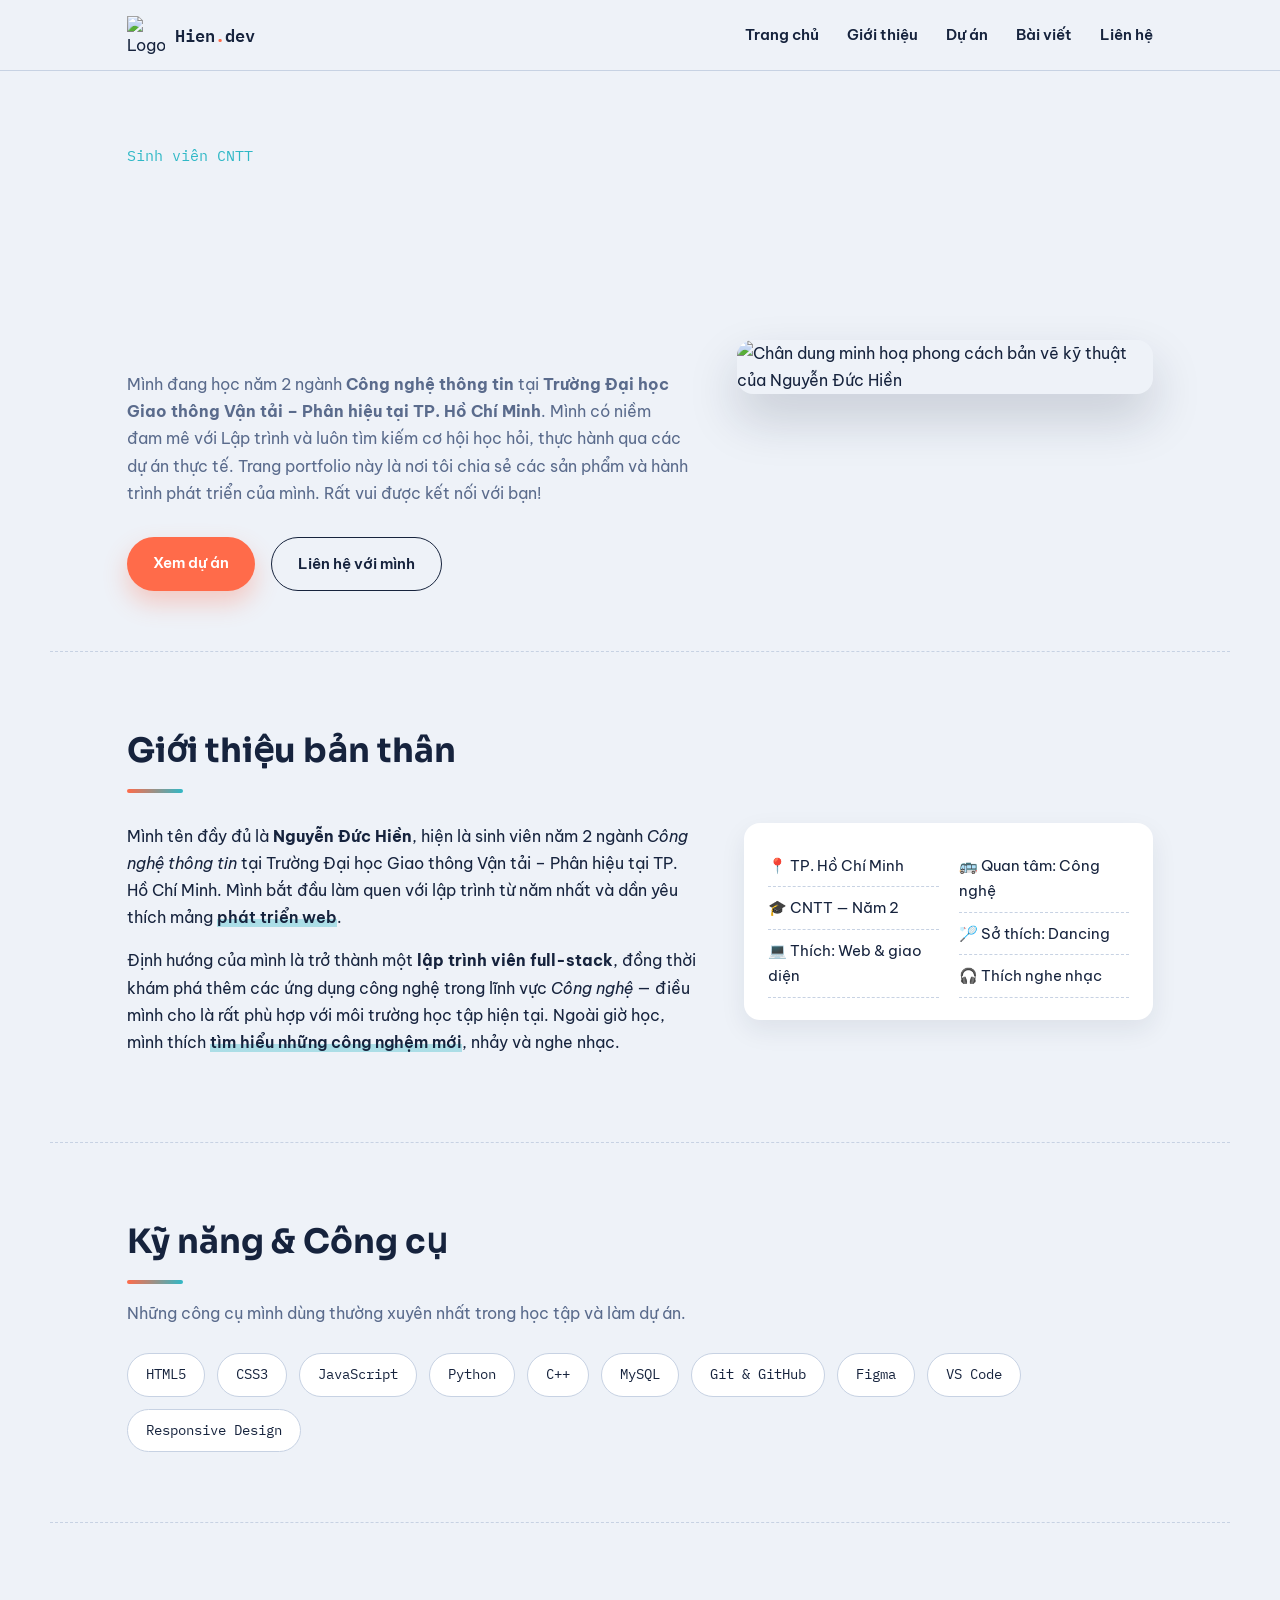
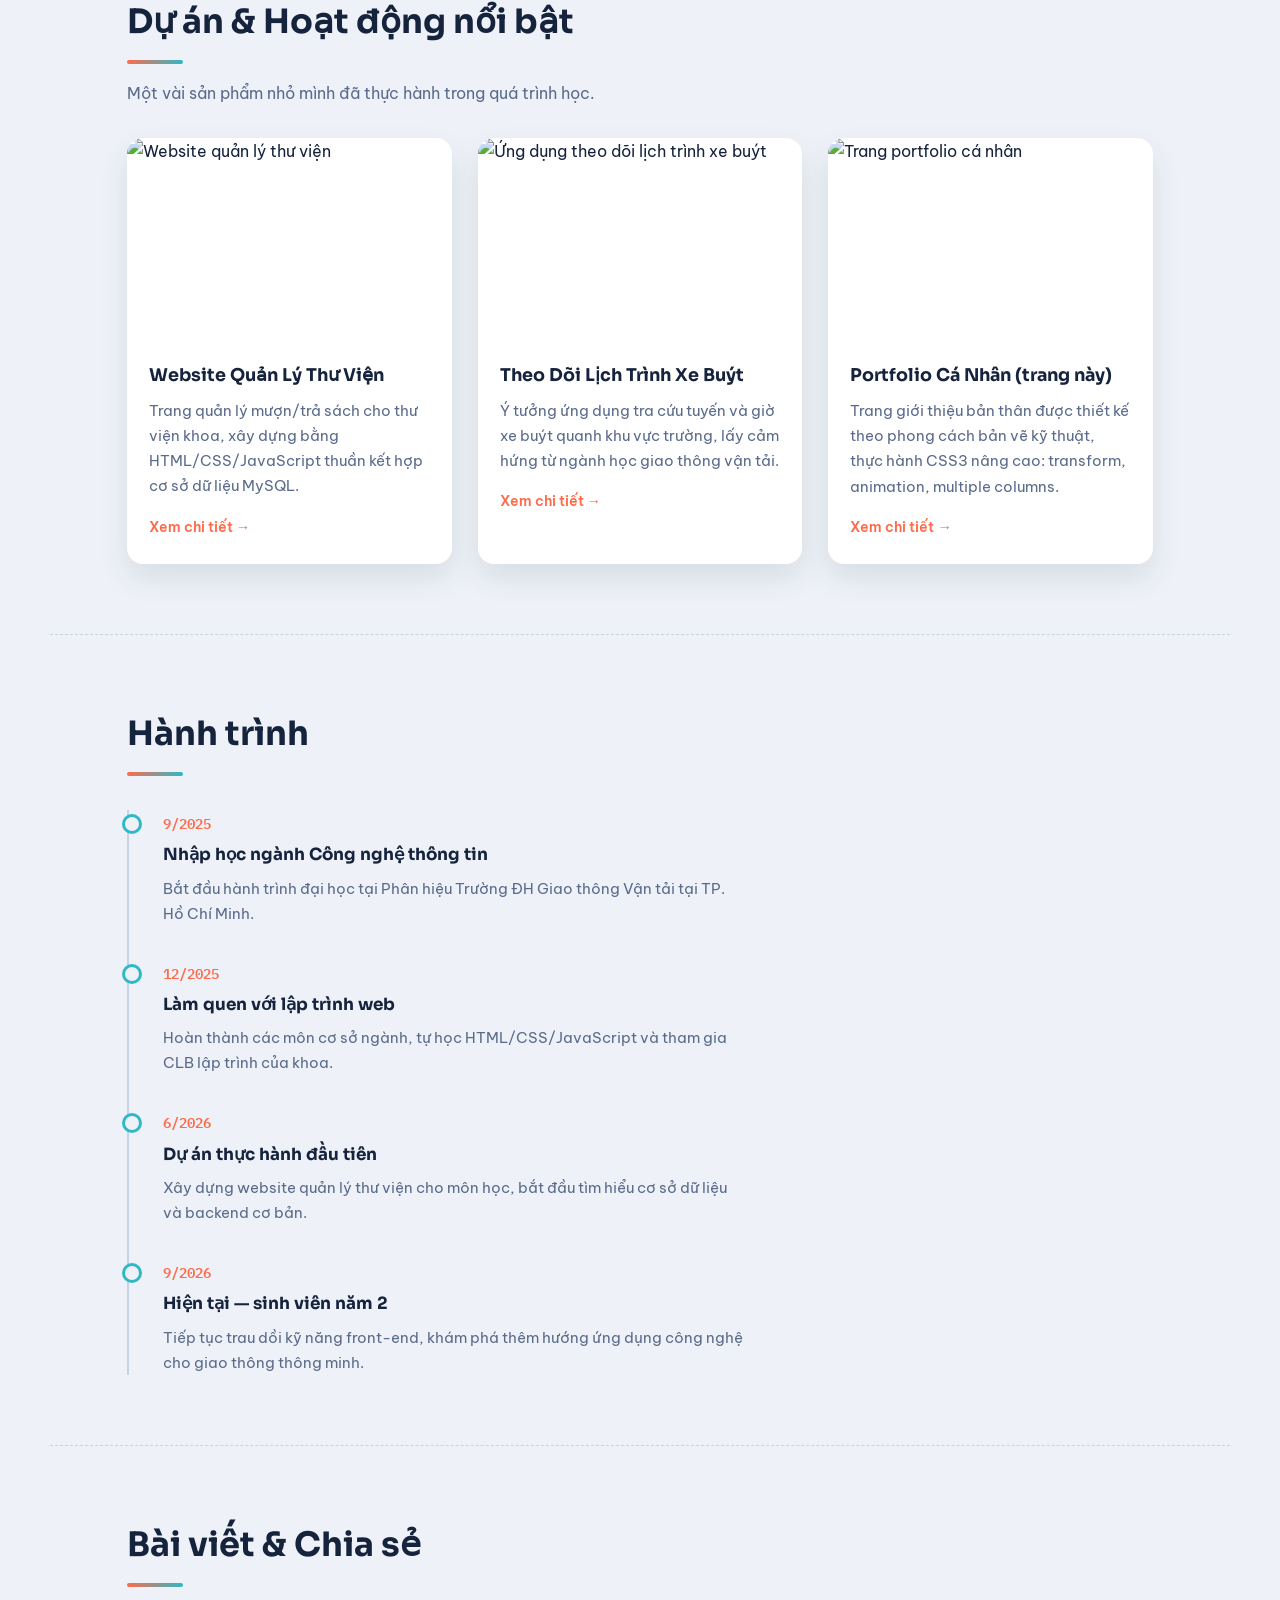
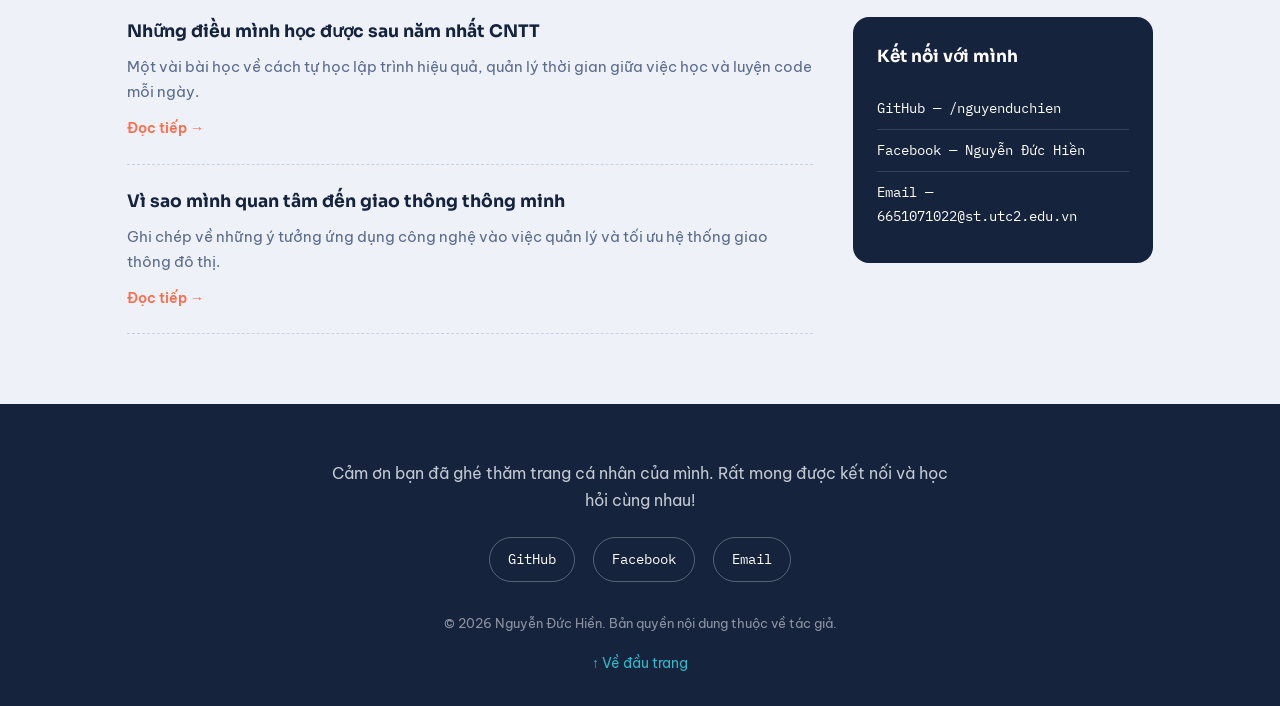
==== BaiTap2_6651071022_NGUYENDUCHIEN_BlogCaNhan/html/index.html @ c0052494 "Create index.html" ====
<!DOCTYPE html>
<html lang="vi">
<head>
  <meta charset="UTF-8">
  <meta name="viewport" content="width=device-width, initial-scale=1.0">
  <meta name="description" content="Portfolio of Nguyen Duc Hien - Second-year Information Technology Student at UTC Campus in Ho Chi Minh City">
  <title>Nguyễn Đức Hiền — Blog Cá Nhân</title>
  <link rel="preconnect" href="https://fonts.googleapis.com">
  <link href="https://fonts.googleapis.com/css2?family=Sora:wght@400;600;700;800&family=IBM+Plex+Mono:wght@400;500;600&family=Be+Vietnam+Pro:wght@400;500;600;700&display=swap" rel="stylesheet">
  <link rel="stylesheet" href="../css/style.css">
</head>
<body>

  <!-- ===== HEADER (sticky) ===== -->
  <header id="site-header">
    <div class="header-inner">
      <a href="#top" class="brand">
        <img src="../images/logo-mark.svg" alt="Logo Đức Hiền" class="brand-mark">
        <span class="brand-name">Hien<span class="dot">.</span>dev</span>
      </a>
      <nav id="main-nav">
        <ul>
          <li><a href="#top">Trang chủ</a></li>
          <li><a href="#gioi-thieu">Giới thiệu</a></li>
          <li><a href="#du-an">Dự án</a></li>
          <li><a href="#bai-viet">Bài viết</a></li>
          <li><a href="#lien-he">Liên hệ</a></li>
        </ul>
      </nav>
    </div>
  </header>

  <!-- ===== HERO ===== -->
  <section id="top" class="hero">
    <div class="hero-text">
      <p class="hero-eyebrow"> Sinh viên CNTT</p>
      <h1 class="greeting">
        <span class="cycle-word">Xin chào, mình là Hiền</span>
        <span class="cycle-word">Hello, I'm Hien</span>
        <span class="cycle-word">你好，我是贤</span>
      </h1>
      <p class="hero-intro">
        Mình đang học năm 2 ngành <strong>Công nghệ thông tin</strong> tại
        <strong>Trường Đại học Giao thông Vận tải – Phân hiệu tại TP. Hồ Chí Minh</strong>.
        Mình có niềm đam mê với Lập trình và luôn tìm kiếm cơ hội học hỏi, thực hành qua các dự án thực tế. Trang portfolio này là nơi tôi chia sẻ các sản phẩm và hành trình phát triển của mình. Rất vui được kết nối với bạn!
      </p>
      <div class="hero-cta">
        <a href="#du-an" class="btn-primary">Xem dự án</a>
        <a href="#lien-he" class="btn-ghost">Liên hệ với mình</a>
      </div>
    </div>
    <div class="hero-portrait">
      <img src="../images/avatar-hien.svg" alt="Chân dung minh hoạ phong cách bản vẽ kỹ thuật của Nguyễn Đức Hiền">
    </div>
  </section>

  <!-- ===== GIỚI THIỆU BẢN THÂN ===== -->
  <section id="gioi-thieu" class="section">
    <h2>Giới thiệu bản thân</h2>
    <div class="about-grid">
      <div class="about-text">
        <p>
          Mình tên đầy đủ là <strong>Nguyễn Đức Hiền</strong>, hiện là sinh viên năm 2 ngành
          <em>Công nghệ thông tin</em> tại <a href="#lien-he">Trường Đại học Giao thông Vận tải –
          Phân hiệu tại TP. Hồ Chí Minh</a>. Mình bắt đầu làm quen với lập trình từ năm nhất và
          dần yêu thích mảng <span class="highlight">phát triển web</span>.
        </p>
        <p>
          Định hướng của mình là trở thành một <strong>lập trình viên full-stack</strong>, đồng thời
          khám phá thêm các ứng dụng công nghệ trong lĩnh vực <em>Công nghệ</em> — điều
          mình cho là rất phù hợp với môi trường học tập hiện tại. Ngoài giờ học, mình thích
          <span class="highlight">tìm hiểu những công nghệm mới</span>, nhảy và nghe nhạc.
        </p>
      </div>
      <ul class="fun-facts">
        <li>📍 TP. Hồ Chí Minh</li>
        <li>🎓 CNTT — Năm 2</li>
        <li>💻 Thích: Web &amp; giao diện</li>
        <li>🚌 Quan tâm: Công nghệ</li>
        <li>🏸 Sở thích: Dancing</li>
        <li>🎧 Thích nghe nhạc</li>
      </ul>
    </div>
  </section>

  <!-- ===== KỸ NĂNG / CÔNG CỤ ===== -->
  <section id="ky-nang" class="section">
    <h2>Kỹ năng &amp; Công cụ</h2>
    <p class="section-desc">Những công cụ mình dùng thường xuyên nhất trong học tập và làm dự án.</p>
    <div class="skills-grid">
      <span class="pill">HTML5</span>
      <span class="pill">CSS3</span>
      <span class="pill">JavaScript</span>
      <span class="pill">Python</span>
      <span class="pill">C++</span>
      <span class="pill">MySQL</span>
      <span class="pill">Git &amp; GitHub</span>
      <span class="pill">Figma</span>
      <span class="pill">VS Code</span>
      <span class="pill">Responsive Design</span>
    </div>
  </section>

  <!-- ===== DỰ ÁN / HOẠT ĐỘNG NỔI BẬT ===== -->
  <section id="du-an" class="section">
    <h2>Dự án &amp; Hoạt động nổi bật</h2>
    <p class="section-desc">Một vài sản phẩm nhỏ mình đã thực hành trong quá trình học.</p>

    <div class="project-grid">
      <article class="project-card">
        <img src="../images/project-library.svg" alt="Website quản lý thư viện">
        <div class="project-body">
          <h3>Website Quản Lý Thư Viện</h3>
          <p>Trang quản lý mượn/trả sách cho thư viện khoa, xây dựng bằng HTML/CSS/JavaScript thuần
            kết hợp cơ sở dữ liệu MySQL.</p>
          <a href="#" class="project-link">Xem chi tiết →</a>
        </div>
      </article>

      <article class="project-card">
        <img src="../images/project-transit.svg" alt="Ứng dụng theo dõi lịch trình xe buýt">
        <div class="project-body">
          <h3>Theo Dõi Lịch Trình Xe Buýt</h3>
          <p>Ý tưởng ứng dụng tra cứu tuyến và giờ xe buýt quanh khu vực trường, lấy cảm hứng từ
            ngành học giao thông vận tải.</p>
          <a href="#" class="project-link">Xem chi tiết →</a>
        </div>
      </article>

      <article class="project-card">
        <img src="../images/project-portfolio.svg" alt="Trang portfolio cá nhân">
        <div class="project-body">
          <h3>Portfolio Cá Nhân (trang này)</h3>
          <p>Trang giới thiệu bản thân được thiết kế theo phong cách bản vẽ kỹ thuật, thực hành
            CSS3 nâng cao: transform, animation, multiple columns.</p>
          <a href="#" class="project-link">Xem chi tiết →</a>
        </div>
      </article>
    </div>
  </section>

  <!-- ===== HÀNH TRÌNH / DÒNG THỜI GIAN ===== -->
  <section id="hanh-trinh" class="section">
    <h2>Hành trình</h2>
    <ol class="timeline">
      <li>
        <span class="timeline-year">9/2025</span>
        <div class="timeline-content">
          <h4>Nhập học ngành Công nghệ thông tin</h4>
          <p>Bắt đầu hành trình đại học tại Phân hiệu Trường ĐH Giao thông Vận tải tại TP. Hồ Chí Minh.</p>
        </div>
      </li>
      <li>
        <span class="timeline-year">12/2025</span>
        <div class="timeline-content">
          <h4>Làm quen với lập trình web</h4>
          <p>Hoàn thành các môn cơ sở ngành, tự học HTML/CSS/JavaScript và tham gia CLB lập trình của khoa.</p>
        </div>
      </li>
      <li>
        <span class="timeline-year">6/2026</span>
        <div class="timeline-content">
          <h4>Dự án thực hành đầu tiên</h4>
          <p>Xây dựng website quản lý thư viện cho môn học, bắt đầu tìm hiểu cơ sở dữ liệu và backend cơ bản.</p>
        </div>
      </li>
      <li>
        <span class="timeline-year">9/2026</span>
        <div class="timeline-content">
          <h4>Hiện tại — sinh viên năm 2</h4>
          <p>Tiếp tục trau dồi kỹ năng front-end, khám phá thêm hướng ứng dụng công nghệ cho giao thông thông minh.</p>
        </div>
      </li>
    </ol>
  </section>

  <!-- ===== BÀI VIẾT / CHIA SẺ + ASIDE ===== -->
  <section id="bai-viet" class="section">
    <h2>Bài viết &amp; Chia sẻ</h2>
    <div class="blog-wrap">
      <div class="blog-main">
        <article class="blog-post">
          <h3>Những điều mình học được sau năm nhất CNTT</h3>
          <p>Một vài bài học về cách tự học lập trình hiệu quả, quản lý thời gian giữa việc học và
            luyện code mỗi ngày.</p>
          <a href="#" class="project-link">Đọc tiếp →</a>
        </article>
        <article class="blog-post">
          <h3>Vì sao mình quan tâm đến giao thông thông minh</h3>
          <p>Ghi chép về những ý tưởng ứng dụng công nghệ vào việc quản lý và tối ưu hệ thống giao
            thông đô thị.</p>
          <a href="#" class="project-link">Đọc tiếp →</a>
        </article>
      </div>
      <aside class="blog-aside">
        <h4>Kết nối với mình</h4>
        <ul class="aside-links">
          <li><a href="#">GitHub — /nguyenduchien</a></li>
          <li><a href="#">Facebook — Nguyễn Đức Hiền</a></li>
          <li><a href="#">Email — 6651071022@st.utc2.edu.vn</a></li>
        </ul>
      </aside>
    </div>
  </section>

  <!-- ===== FOOTER ===== -->
  <footer id="lien-he">
    <div class="footer-inner">
      <p>Cảm ơn bạn đã ghé thăm trang cá nhân của mình. Rất mong được kết nối và học hỏi cùng nhau!</p>
      <div class="social-links">
        <a href="#" aria-label="GitHub">GitHub</a>
        <a href="#" aria-label="Facebook">Facebook</a>
        <a href="#" aria-label="Email">Email</a>
      </div>
    </div>
    <p class="copyright">&copy; 2026 Nguyễn Đức Hiền. Bản quyền nội dung thuộc về tác giả.</p>
    <a href="#top" class="back-to-top">↑ Về đầu trang</a>
  </footer>

</body>
</html>
---- BaiTap2_6651071022_NGUYENDUCHIEN_BlogCaNhan/css/style.css ----
/* ==========================================================================
   ĐỨC HIỀN.DEV — BLOG CÁ NHÂN (phong cách "bản vẽ kỹ thuật" / blueprint)
   7 nhóm kiến thức CSS3 áp dụng: Selector, Border & Background, Text Effects,
   2D/3D Transform, Transitions & Animations, Multiple Columns, User Interface
   ========================================================================== */

/* [Selector] Universal selector — reset toàn trang */
* {
  margin: 0;
  padding: 0;
  box-sizing: border-box;
}

:root {
  --paper: #EEF2F8;
  --paper-2: #FFFFFF;
  --ink: #16233D;
  --navy-2: #223759;
  --accent: #FF6B4A;
  --accent-2: #2FB8C6;
  --line: #C7D2E3;
  --muted: #5A6B8C;
  --radius: 16px;
}

/* [User Interface] chọn màu bôi đen văn bản + con trỏ mặc định của trang */
::selection {
  background: var(--accent);
  color: var(--paper-2);
}

html {
  scroll-behavior: smooth; /* [User Interface] cuộn mượt khi bấm liên kết trong trang */
}

/* [Selector] Tag/type selector cho phần tử gốc */
body {
  font-family: 'Be Vietnam Pro', sans-serif;
  background: var(--paper);
  color: var(--ink);
  line-height: 1.7;
}

/* [Selector] Group selector — các cấp tiêu đề dùng chung font hiển thị Sora */
h1, h2, h3, h4 {
  font-family: 'Sora', sans-serif;
  color: var(--ink);
}

img {
  max-width: 100%;
  display: block;
}

a {
  text-decoration: none;
  color: inherit;
}

/* [User Interface] trạng thái focus rõ ràng khi điều hướng bằng bàn phím */
a:focus-visible,
button:focus-visible {
  outline: 2px solid var(--accent);
  outline-offset: 3px;
}

/* ==========================================================================
   HEADER — sticky navigation
   ========================================================================== */
#site-header {
  position: sticky;
  top: 0;
  z-index: 50;
  background: rgba(238, 242, 248, 0.9);
  backdrop-filter: blur(8px);
  border-bottom: 1px solid var(--line); /* [Border & Background] border đơn giản phân tách */
}

.header-inner {
  max-width: 1180px;
  margin: 0 auto;
  padding: 16px 6vw;
  display: flex;
  align-items: center;
  justify-content: space-between;
}

.brand {
  display: flex;
  align-items: center;
  gap: 10px;
}

.brand-mark {
  width: 38px;
  height: 38px;
}

.brand-name {
  font-family: 'IBM Plex Mono', monospace;
  font-weight: 600;
  font-size: 1.05rem;
}

.brand-name .dot {
  color: var(--accent);
}

#main-nav ul {
  list-style: none;
  display: flex;
  gap: 28px;
}

/* [Selector] Descendant selector — thẻ a nằm trong menu điều hướng */
#main-nav ul li a {
  font-weight: 600;
  font-size: 0.94rem;
  position: relative;
  padding-bottom: 3px;
}

/* [Transitions & Animations] gạch chân mở rộng mượt khi hover */
#main-nav ul li a::after {
  content: "";
  position: absolute;
  left: 0;
  bottom: -2px;
  width: 0;
  height: 2px;
  background: var(--accent);
  transition: width 0.25s ease;
}

#main-nav ul li a:hover::after {
  width: 100%;
}

/* ==========================================================================
   HERO
   ========================================================================== */
.hero {
  max-width: 1180px;
  margin: 0 auto;
  padding: 72px 6vw 60px;
  display: grid;
  grid-template-columns: 1.15fr 0.85fr;
  gap: 48px;
  align-items: center;
}

.hero-eyebrow {
  font-family: 'IBM Plex Mono', monospace;
  color: var(--accent-2);
  font-size: 0.92rem;
  margin-bottom: 14px;
}

/* [Text Effects] chiều cao cố định + ẩn hiện luân phiên để tạo hiệu ứng đổi ngôn ngữ */
.greeting {
  position: relative;
  height: 3.6em;
  font-size: clamp(1.9rem, 4vw, 2.9rem);
  font-weight: 800;
  line-height: 1.2;
}

/* [Animations] mỗi dòng chào xuất hiện luân phiên bằng keyframes */
.cycle-word {
  position: absolute;
  top: 0;
  left: 0;
  opacity: 0;
  animation: cycleText 9s infinite;
}

.cycle-word:nth-child(1) { animation-delay: 0s; }
.cycle-word:nth-child(2) { animation-delay: 3s; }
.cycle-word:nth-child(3) { animation-delay: 6s; font-family: 'IBM Plex Mono', monospace; font-size: 0.7em; color: var(--accent-2); }

@keyframes cycleText {
  0%   { opacity: 0; transform: translateY(6px); }
  4%   { opacity: 1; transform: translateY(0); }
  30%  { opacity: 1; transform: translateY(0); }
  36%  { opacity: 0; transform: translateY(-6px); }
  100% { opacity: 0; }
}

.hero-intro {
  margin-top: 22px;
  max-width: 56ch;
  color: var(--muted);
}

.hero-cta {
  margin-top: 30px;
  display: flex;
  gap: 16px;
  flex-wrap: wrap;
}

.btn-primary,
.btn-ghost {
  padding: 13px 26px;
  border-radius: 999px;
  font-weight: 600;
  font-size: 0.94rem;
  cursor: pointer; /* [User Interface] chỉ báo có thể bấm */
  transition: transform 0.25s ease, box-shadow 0.25s ease, background 0.25s ease; /* [Transitions] */
}

.btn-primary {
  background: var(--accent);
  color: var(--paper-2);
  box-shadow: 0 12px 24px rgba(255, 107, 74, 0.3); /* [Border & Background] box-shadow */
}

.btn-primary:hover {
  transform: translateY(-3px) scale(1.03); /* [2D/3D Transform] */
  box-shadow: 0 16px 30px rgba(255, 107, 74, 0.4);
}

.btn-ghost {
  background: transparent;
  border: 1.6px solid var(--ink);
}

.btn-ghost:hover {
  background: var(--ink);
  color: var(--paper-2);
  transform: translateY(-3px); /* [2D/3D Transform] */
}

.hero-portrait {
  perspective: 900px; /* [2D/3D Transform] thiết lập phối cảnh cho hiệu ứng nghiêng 3D */
}

.hero-portrait img {
  border-radius: var(--radius);
  box-shadow: 0 24px 50px rgba(22, 35, 61, 0.18);
  transition: transform 0.5s ease; /* [Transitions & Animations] */
}

.hero-portrait:hover img {
  transform: rotateY(-6deg) rotateX(3deg) scale(1.02); /* [2D/3D Transform] nghiêng nhẹ theo trục Y/X */
}

/* ==========================================================================
   SECTION chung
   ========================================================================== */
.section {
  max-width: 1180px;
  margin: 0 auto;
  padding: 70px 6vw;
  border-top: 1px dashed var(--line); /* [Border & Background] */
}

.section h2 {
  font-size: clamp(1.6rem, 3vw, 2.1rem);
  display: inline-block;
  position: relative;
}

/* [Text Effects] gạch chân dạng gradient sử dụng pseudo-element */
.section h2::after {
  content: "";
  display: block;
  height: 4px;
  width: 56px;
  margin-top: 10px;
  border-radius: 2px;
  background: linear-gradient(90deg, var(--accent), var(--accent-2));
}

/* [Selector] Adjacent sibling selector — mô tả ngay sau tiêu đề */
.section h2 + .section-desc {
  margin-top: 16px;
  color: var(--muted);
  max-width: 60ch;
}

/* ==========================================================================
   GIỚI THIỆU BẢN THÂN
   ========================================================================== */
.about-grid {
  margin-top: 30px;
  display: grid;
  grid-template-columns: 1.4fr 1fr;
  gap: 44px;
}

.about-text p {
  margin-bottom: 16px;
}

/* [Text Effects] nhấn mạnh từ khoá bằng nền gradient nhẹ */
.highlight {
  background: linear-gradient(180deg, transparent 60%, rgba(47, 184, 198, 0.35) 60%);
  font-weight: 600;
}

/* [Multiple Columns] danh sách thông tin nhanh chia thành nhiều cột kiểu báo in */
.fun-facts {
  list-style: none;
  columns: 2;
  column-gap: 20px;
  align-self: start;
  background: var(--paper-2);
  border-radius: var(--radius);
  padding: 22px 24px;
  box-shadow: 0 10px 26px rgba(22, 35, 61, 0.08); /* [Border & Background] */
}

.fun-facts li {
  break-inside: avoid;
  font-size: 0.94rem;
  padding: 8px 0;
  border-bottom: 1px dashed var(--line);
}

/* ==========================================================================
   KỸ NĂNG / CÔNG CỤ
   ========================================================================== */
.skills-grid {
  margin-top: 26px;
  display: flex;
  flex-wrap: wrap;
  gap: 12px;
}

/* [Selector] Class selector — thẻ pill kỹ năng */
.pill {
  font-family: 'IBM Plex Mono', monospace;
  font-size: 0.86rem;
  padding: 9px 18px;
  border-radius: 999px; /* [Border & Background] border-radius bo tròn hoàn toàn */
  background: var(--paper-2);
  border: 1.4px solid var(--line);
  transition: transform 0.2s ease, border-color 0.2s ease, color 0.2s ease; /* [Transitions] */
  cursor: default;
}

/* [Selector] Pseudo-class :hover kết hợp [2D/3D Transform] scale() */
.pill:hover {
  transform: scale(1.08);
  border-color: var(--accent-2);
  color: var(--accent-2);
}

/* ==========================================================================
   DỰ ÁN / HOẠT ĐỘNG NỔI BẬT
   ========================================================================== */
.project-grid {
  margin-top: 30px;
  display: grid;
  grid-template-columns: repeat(auto-fit, minmax(260px, 1fr));
  gap: 26px;
}

/* [Selector] Class selector — thẻ card dự án */
.project-card {
  background: var(--paper-2);
  border-radius: var(--radius);
  overflow: hidden;
  box-shadow: 0 14px 30px rgba(22, 35, 61, 0.1); /* [Border & Background] box-shadow */
  transition: transform 0.3s ease, box-shadow 0.3s ease; /* [Transitions & Animations] */
}

.project-card:hover {
  transform: translateY(-8px); /* [2D/3D Transform] */
  box-shadow: 0 22px 40px rgba(22, 35, 61, 0.16);
}

.project-card img {
  width: 100%;
  aspect-ratio: 16 / 10;
  object-fit: cover;
  transition: transform 0.4s ease; /* [Transitions & Animations] */
}

.project-card:hover img {
  transform: scale(1.05); /* [2D/3D Transform] phóng nhẹ ảnh khi hover */
}

.project-body {
  padding: 20px 22px 24px;
}

.project-body h3 {
  font-size: 1.1rem;
  margin-bottom: 8px;
}

.project-body p {
  font-size: 0.92rem;
  color: var(--muted);
  margin-bottom: 14px;
}

.project-link {
  font-weight: 600;
  color: var(--accent);
  font-size: 0.9rem;
}

/* ==========================================================================
   HÀNH TRÌNH / DÒNG THỜI GIAN
   ========================================================================== */
.timeline {
  margin-top: 34px;
  list-style: none;
  position: relative;
  padding-left: 34px;
  border-left: 2px solid var(--line); /* [Border & Background] đường trục thời gian */
}

.timeline li {
  position: relative;
  padding-bottom: 34px;
}

.timeline li:last-child {
  padding-bottom: 0;
}

/* [Selector] Pseudo-element ::before — chấm tròn đánh dấu mốc thời gian */
.timeline li::before {
  content: "";
  position: absolute;
  left: -41px;
  top: 4px;
  width: 14px;
  height: 14px;
  border-radius: 50%;
  background: var(--paper);
  border: 3px solid var(--accent-2);
}

.timeline-year {
  font-family: 'IBM Plex Mono', monospace;
  color: var(--accent);
  font-weight: 600;
  font-size: 0.88rem;
}

.timeline-content h4 {
  font-size: 1.05rem;
  margin: 4px 0 6px;
}

.timeline-content p {
  color: var(--muted);
  font-size: 0.92rem;
  max-width: 58ch;
}

/* ==========================================================================
   BÀI VIẾT / CHIA SẺ + ASIDE
   ========================================================================== */
.blog-wrap {
  margin-top: 30px;
  display: grid;
  grid-template-columns: 1fr 300px;
  gap: 40px;
}

.blog-post {
  padding: 22px 0;
  border-bottom: 1px dashed var(--line);
}

.blog-post:first-child {
  padding-top: 0;
}

.blog-post h3 {
  font-size: 1.08rem;
  margin-bottom: 8px;
}

.blog-post p {
  color: var(--muted);
  font-size: 0.92rem;
  margin-bottom: 10px;
}

.blog-aside {
  background: var(--ink);
  color: var(--paper-2);
  border-radius: var(--radius);
  padding: 26px 24px;
  height: fit-content;
}

.blog-aside h4 {
  color: var(--paper-2);
  font-size: 1.05rem;
  margin-bottom: 16px;
}

.aside-links {
  list-style: none;
}

.aside-links li {
  padding: 9px 0;
  border-bottom: 1px solid rgba(238, 242, 248, 0.15);
  font-family: 'IBM Plex Mono', monospace;
  font-size: 0.86rem;
}

.aside-links li:last-child {
  border-bottom: none;
}

.aside-links a:hover {
  color: var(--accent-2);
}

/* ==========================================================================
   FOOTER
   ========================================================================== */
footer {
  background: var(--ink);
  color: var(--paper-2);
  padding: 56px 6vw 30px;
  text-align: center;
  position: relative;
}

.footer-inner p {
  max-width: 56ch;
  margin: 0 auto 22px;
  color: rgba(238, 242, 248, 0.8);
}

.social-links {
  display: flex;
  gap: 18px;
  justify-content: center;
  margin-bottom: 30px;
}

.social-links a {
  font-family: 'IBM Plex Mono', monospace;
  font-size: 0.86rem;
  padding: 10px 18px;
  border: 1px solid rgba(238, 242, 248, 0.3);
  border-radius: 999px;
  transition: background 0.25s ease, transform 0.25s ease; /* [Transitions] */
}

.social-links a:hover {
  background: var(--accent);
  border-color: var(--accent);
  transform: translateY(-3px); /* [2D/3D Transform] */
}

.copyright {
  font-size: 0.82rem;
  color: rgba(238, 242, 248, 0.55);
}

.back-to-top {
  display: inline-block;
  margin-top: 18px;
  font-size: 0.86rem;
  color: var(--accent-2);
  transition: transform 0.25s ease; /* [Transitions & Animations] */
}

.back-to-top:hover {
  transform: translateY(-4px); /* [2D/3D Transform] */
}

/* ==========================================================================
   RESPONSIVE
   ========================================================================== */
@media (max-width: 900px) {
  .hero {
    grid-template-columns: 1fr;
  }

  .hero-portrait {
    order: -1;
    max-width: 280px;
    margin: 0 auto;
  }

  .about-grid,
  .blog-wrap {
    grid-template-columns: 1fr;
  }

  .fun-facts {
    columns: 2;
  }
}

@media (max-width: 620px) {
  .header-inner {
    flex-direction: column;
    gap: 14px;
  }

  #main-nav ul {
    gap: 16px;
    flex-wrap: wrap;
    justify-content: center;
  }

  .fun-facts {
    columns: 1;
  }
}
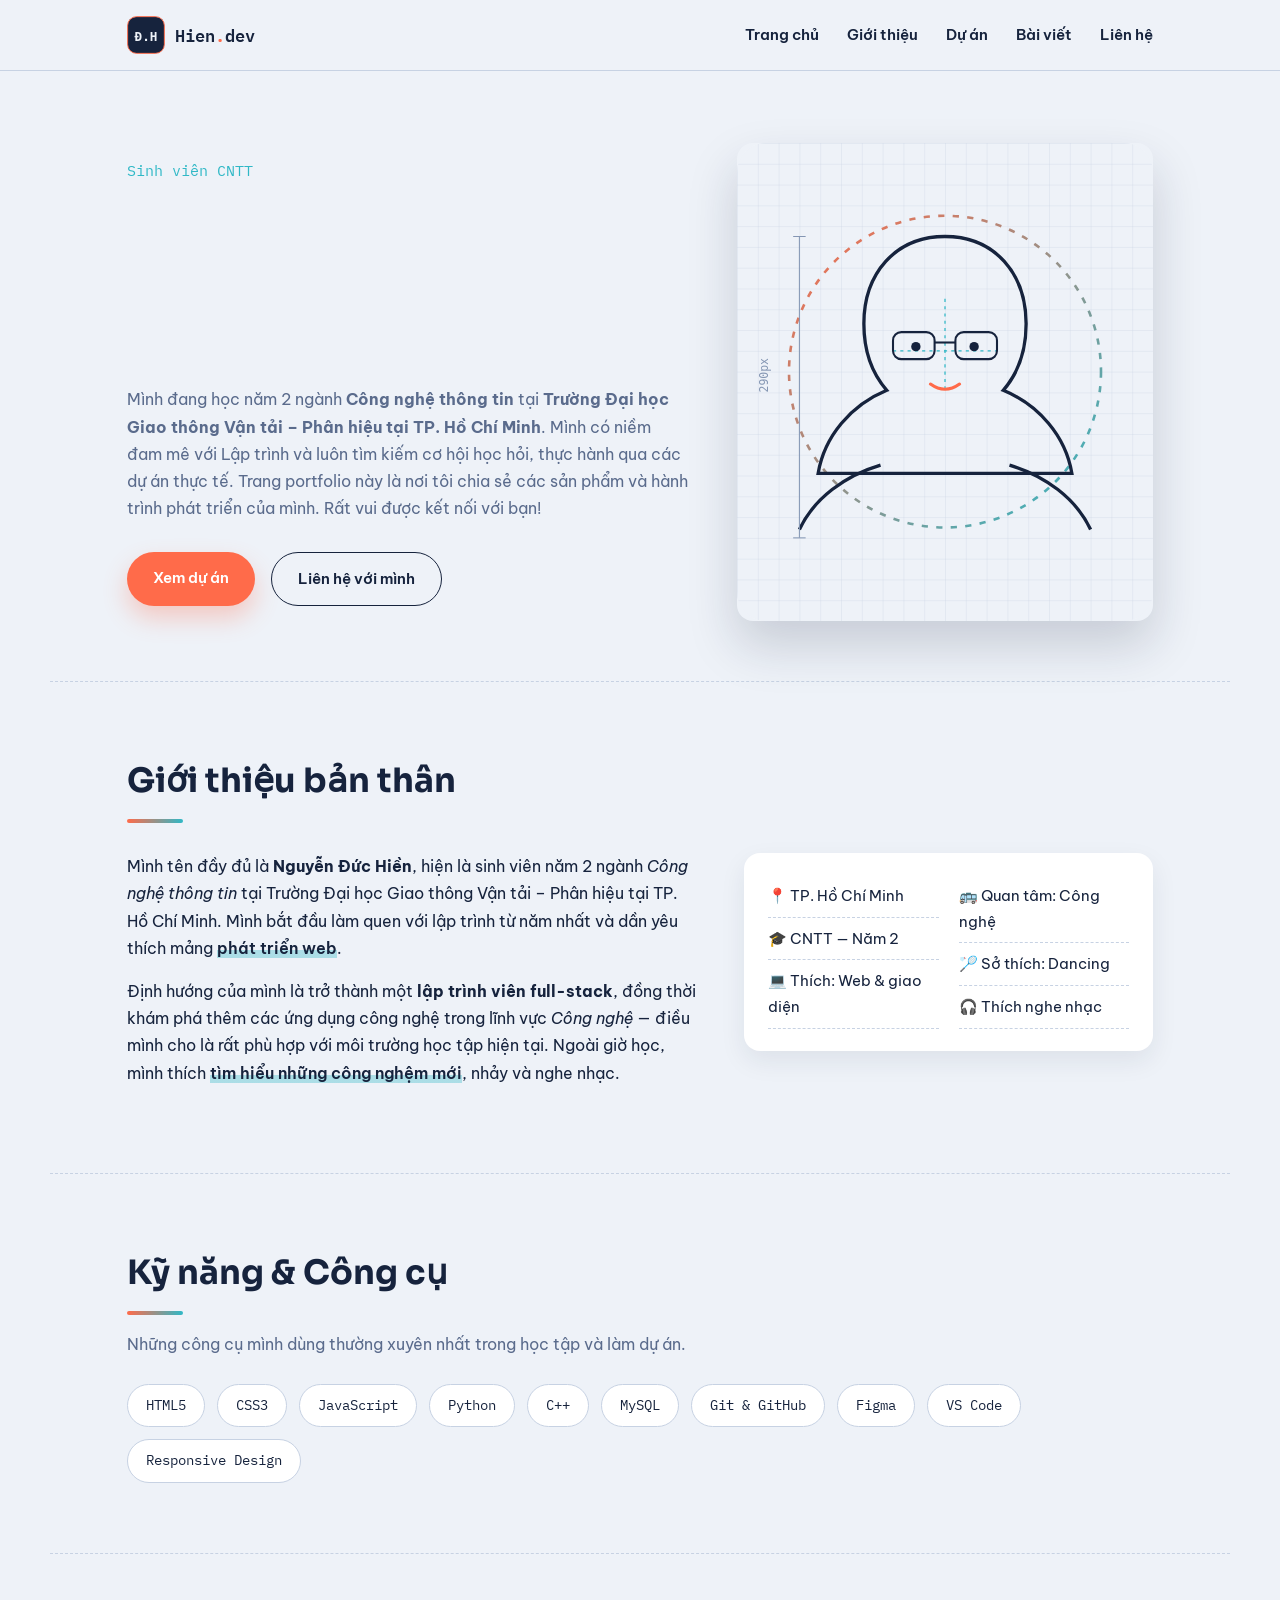
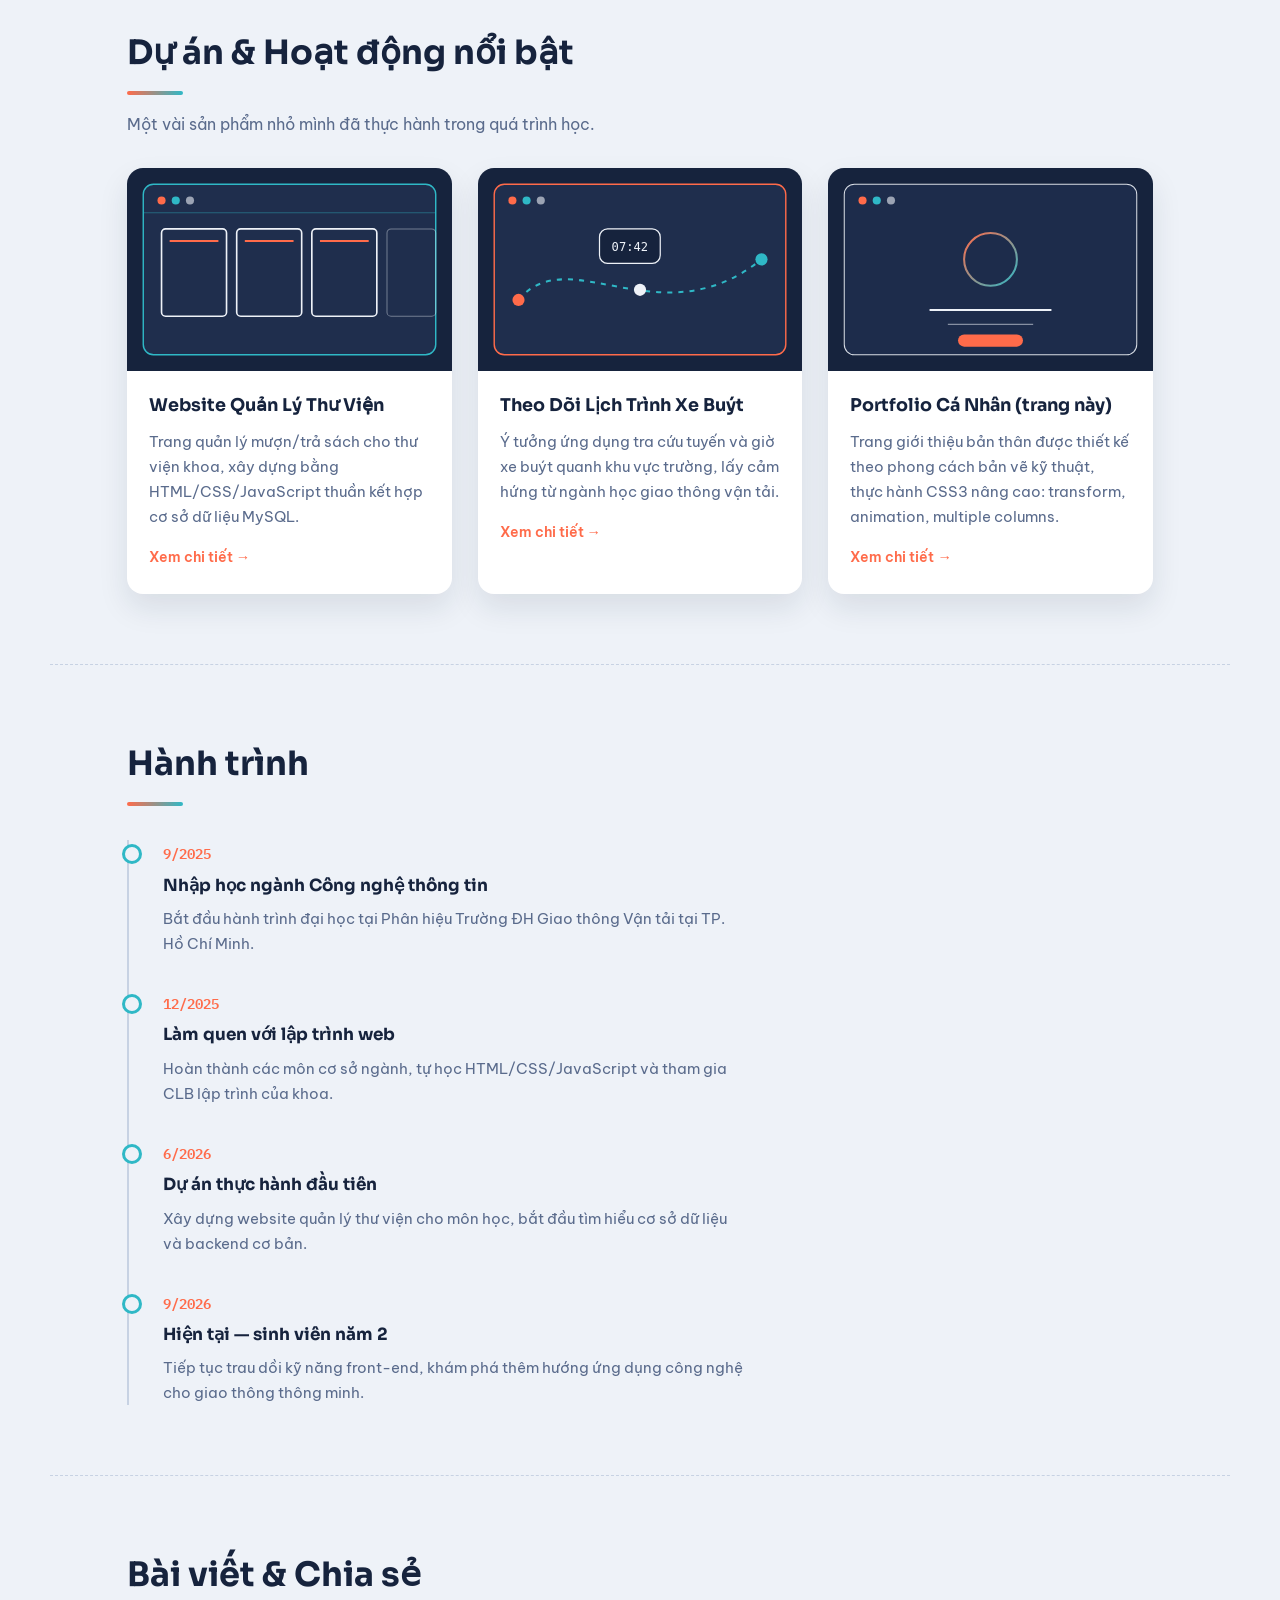
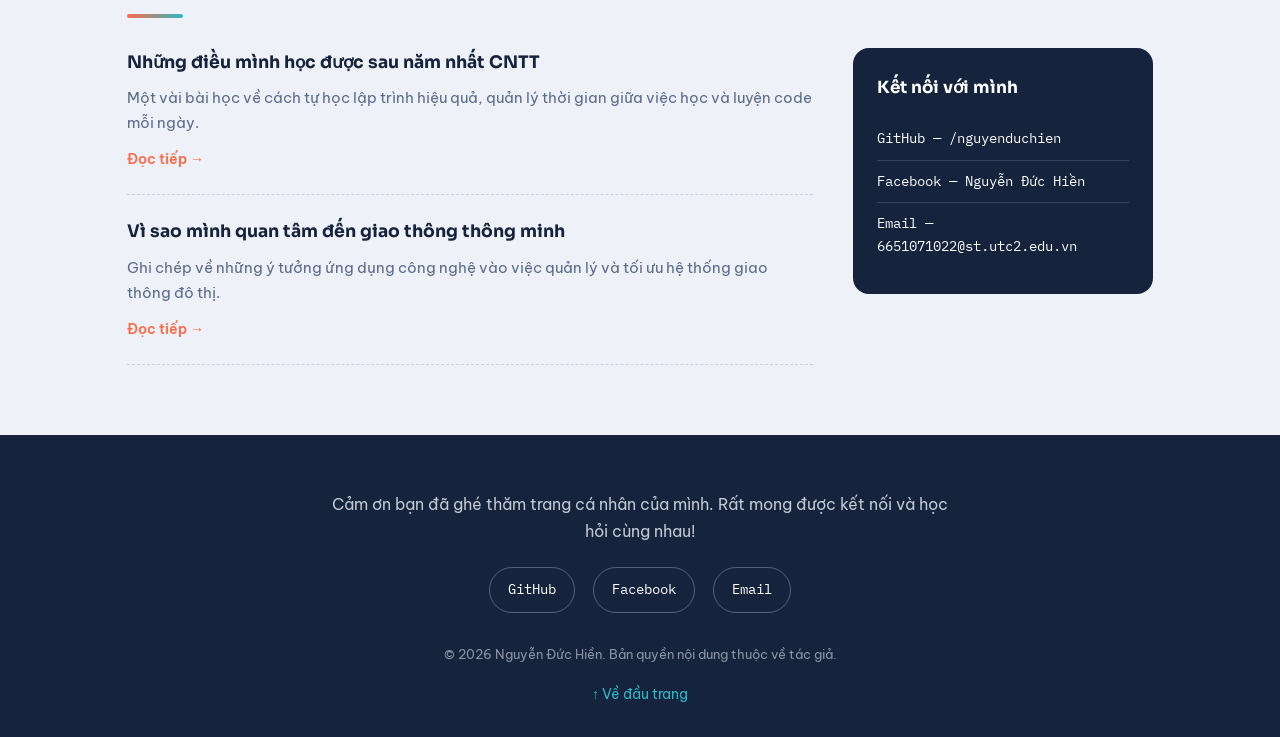
==== commit 56a61144: "Update index.html" ====
--- a/BaiTap2_6651071022_NGUYENDUCHIEN_BlogCaNhan/html/index.html
+++ b/BaiTap2_6651071022_NGUYENDUCHIEN_BlogCaNhan/html/index.html
@@ -11,7 +11,6 @@
 </head>
 <body>
 
-  <!-- ===== HEADER (sticky) ===== -->
   <header id="site-header">
     <div class="header-inner">
       <a href="#top" class="brand">
@@ -30,7 +29,6 @@
     </div>
   </header>
 
-  <!-- ===== HERO ===== -->
   <section id="top" class="hero">
     <div class="hero-text">
       <p class="hero-eyebrow"> Sinh viên CNTT</p>
@@ -54,7 +52,6 @@
     </div>
   </section>
 
-  <!-- ===== GIỚI THIỆU BẢN THÂN ===== -->
   <section id="gioi-thieu" class="section">
     <h2>Giới thiệu bản thân</h2>
     <div class="about-grid">
@@ -83,7 +80,6 @@
     </div>
   </section>
 
-  <!-- ===== KỸ NĂNG / CÔNG CỤ ===== -->
   <section id="ky-nang" class="section">
     <h2>Kỹ năng &amp; Công cụ</h2>
     <p class="section-desc">Những công cụ mình dùng thường xuyên nhất trong học tập và làm dự án.</p>
@@ -101,7 +97,6 @@
     </div>
   </section>
 
-  <!-- ===== DỰ ÁN / HOẠT ĐỘNG NỔI BẬT ===== -->
   <section id="du-an" class="section">
     <h2>Dự án &amp; Hoạt động nổi bật</h2>
     <p class="section-desc">Một vài sản phẩm nhỏ mình đã thực hành trong quá trình học.</p>
@@ -139,7 +134,6 @@
     </div>
   </section>
 
-  <!-- ===== HÀNH TRÌNH / DÒNG THỜI GIAN ===== -->
   <section id="hanh-trinh" class="section">
     <h2>Hành trình</h2>
     <ol class="timeline">
@@ -174,7 +168,6 @@
     </ol>
   </section>
 
-  <!-- ===== BÀI VIẾT / CHIA SẺ + ASIDE ===== -->
   <section id="bai-viet" class="section">
     <h2>Bài viết &amp; Chia sẻ</h2>
     <div class="blog-wrap">
@@ -203,7 +196,6 @@
     </div>
   </section>
 
-  <!-- ===== FOOTER ===== -->
   <footer id="lien-he">
     <div class="footer-inner">
       <p>Cảm ơn bạn đã ghé thăm trang cá nhân của mình. Rất mong được kết nối và học hỏi cùng nhau!</p>
--- a/BaiTap2_6651071022_NGUYENDUCHIEN_BlogCaNhan/css/style.css
+++ b/BaiTap2_6651071022_NGUYENDUCHIEN_BlogCaNhan/css/style.css
@@ -1,10 +1,4 @@
-/* ==========================================================================
-   ĐỨC HIỀN.DEV — BLOG CÁ NHÂN (phong cách "bản vẽ kỹ thuật" / blueprint)
-   7 nhóm kiến thức CSS3 áp dụng: Selector, Border & Background, Text Effects,
-   2D/3D Transform, Transitions & Animations, Multiple Columns, User Interface
-   ========================================================================== */
-
-/* [Selector] Universal selector — reset toàn trang */
+
 * {
   margin: 0;
   padding: 0;
@@ -23,17 +17,15 @@
   --radius: 16px;
 }
 
-/* [User Interface] chọn màu bôi đen văn bản + con trỏ mặc định của trang */
 ::selection {
   background: var(--accent);
   color: var(--paper-2);
 }
 
 html {
-  scroll-behavior: smooth; /* [User Interface] cuộn mượt khi bấm liên kết trong trang */
-}
-
-/* [Selector] Tag/type selector cho phần tử gốc */
+  scroll-behavior: smooth; 
+}
+
 body {
   font-family: 'Be Vietnam Pro', sans-serif;
   background: var(--paper);
@@ -41,7 +33,6 @@
   line-height: 1.7;
 }
 
-/* [Selector] Group selector — các cấp tiêu đề dùng chung font hiển thị Sora */
 h1, h2, h3, h4 {
   font-family: 'Sora', sans-serif;
   color: var(--ink);
@@ -57,23 +48,19 @@
   color: inherit;
 }
 
-/* [User Interface] trạng thái focus rõ ràng khi điều hướng bằng bàn phím */
 a:focus-visible,
 button:focus-visible {
   outline: 2px solid var(--accent);
   outline-offset: 3px;
 }
 
-/* ==========================================================================
-   HEADER — sticky navigation
-   ========================================================================== */
 #site-header {
   position: sticky;
   top: 0;
   z-index: 50;
   background: rgba(238, 242, 248, 0.9);
   backdrop-filter: blur(8px);
-  border-bottom: 1px solid var(--line); /* [Border & Background] border đơn giản phân tách */
+  border-bottom: 1px solid var(--line); 
 }
 
 .header-inner {
@@ -112,7 +99,6 @@
   gap: 28px;
 }
 
-/* [Selector] Descendant selector — thẻ a nằm trong menu điều hướng */
 #main-nav ul li a {
   font-weight: 600;
   font-size: 0.94rem;
@@ -120,7 +106,6 @@
   padding-bottom: 3px;
 }
 
-/* [Transitions & Animations] gạch chân mở rộng mượt khi hover */
 #main-nav ul li a::after {
   content: "";
   position: absolute;
@@ -136,9 +121,6 @@
   width: 100%;
 }
 
-/* ==========================================================================
-   HERO
-   ========================================================================== */
 .hero {
   max-width: 1180px;
   margin: 0 auto;
@@ -156,7 +138,6 @@
   margin-bottom: 14px;
 }
 
-/* [Text Effects] chiều cao cố định + ẩn hiện luân phiên để tạo hiệu ứng đổi ngôn ngữ */
 .greeting {
   position: relative;
   height: 3.6em;
@@ -165,7 +146,6 @@
   line-height: 1.2;
 }
 
-/* [Animations] mỗi dòng chào xuất hiện luân phiên bằng keyframes */
 .cycle-word {
   position: absolute;
   top: 0;
@@ -205,18 +185,18 @@
   border-radius: 999px;
   font-weight: 600;
   font-size: 0.94rem;
-  cursor: pointer; /* [User Interface] chỉ báo có thể bấm */
-  transition: transform 0.25s ease, box-shadow 0.25s ease, background 0.25s ease; /* [Transitions] */
+  cursor: pointer; 
+  transition: transform 0.25s ease, box-shadow 0.25s ease, background 0.25s ease; 
 }
 
 .btn-primary {
   background: var(--accent);
   color: var(--paper-2);
-  box-shadow: 0 12px 24px rgba(255, 107, 74, 0.3); /* [Border & Background] box-shadow */
+  box-shadow: 0 12px 24px rgba(255, 107, 74, 0.3);
 }
 
 .btn-primary:hover {
-  transform: translateY(-3px) scale(1.03); /* [2D/3D Transform] */
+  transform: translateY(-3px) scale(1.03); 
   box-shadow: 0 16px 30px rgba(255, 107, 74, 0.4);
 }
 
@@ -228,31 +208,28 @@
 .btn-ghost:hover {
   background: var(--ink);
   color: var(--paper-2);
-  transform: translateY(-3px); /* [2D/3D Transform] */
+  transform: translateY(-3px);
 }
 
 .hero-portrait {
-  perspective: 900px; /* [2D/3D Transform] thiết lập phối cảnh cho hiệu ứng nghiêng 3D */
+  perspective: 900px;
 }
 
 .hero-portrait img {
   border-radius: var(--radius);
   box-shadow: 0 24px 50px rgba(22, 35, 61, 0.18);
-  transition: transform 0.5s ease; /* [Transitions & Animations] */
+  transition: transform 0.5s ease; 
 }
 
 .hero-portrait:hover img {
-  transform: rotateY(-6deg) rotateX(3deg) scale(1.02); /* [2D/3D Transform] nghiêng nhẹ theo trục Y/X */
-}
-
-/* ==========================================================================
-   SECTION chung
-   ========================================================================== */
+  transform: rotateY(-6deg) rotateX(3deg) scale(1.02); 
+}
+
 .section {
   max-width: 1180px;
   margin: 0 auto;
   padding: 70px 6vw;
-  border-top: 1px dashed var(--line); /* [Border & Background] */
+  border-top: 1px dashed var(--line); 
 }
 
 .section h2 {
@@ -261,7 +238,6 @@
   position: relative;
 }
 
-/* [Text Effects] gạch chân dạng gradient sử dụng pseudo-element */
 .section h2::after {
   content: "";
   display: block;
@@ -272,16 +248,12 @@
   background: linear-gradient(90deg, var(--accent), var(--accent-2));
 }
 
-/* [Selector] Adjacent sibling selector — mô tả ngay sau tiêu đề */
 .section h2 + .section-desc {
   margin-top: 16px;
   color: var(--muted);
   max-width: 60ch;
 }
 
-/* ==========================================================================
-   GIỚI THIỆU BẢN THÂN
-   ========================================================================== */
 .about-grid {
   margin-top: 30px;
   display: grid;
@@ -293,13 +265,11 @@
   margin-bottom: 16px;
 }
 
-/* [Text Effects] nhấn mạnh từ khoá bằng nền gradient nhẹ */
 .highlight {
   background: linear-gradient(180deg, transparent 60%, rgba(47, 184, 198, 0.35) 60%);
   font-weight: 600;
 }
 
-/* [Multiple Columns] danh sách thông tin nhanh chia thành nhiều cột kiểu báo in */
 .fun-facts {
   list-style: none;
   columns: 2;
@@ -308,7 +278,7 @@
   background: var(--paper-2);
   border-radius: var(--radius);
   padding: 22px 24px;
-  box-shadow: 0 10px 26px rgba(22, 35, 61, 0.08); /* [Border & Background] */
+  box-shadow: 0 10px 26px rgba(22, 35, 61, 0.08);
 }
 
 .fun-facts li {
@@ -318,9 +288,6 @@
   border-bottom: 1px dashed var(--line);
 }
 
-/* ==========================================================================
-   KỸ NĂNG / CÔNG CỤ
-   ========================================================================== */
 .skills-grid {
   margin-top: 26px;
   display: flex;
@@ -328,28 +295,23 @@
   gap: 12px;
 }
 
-/* [Selector] Class selector — thẻ pill kỹ năng */
 .pill {
   font-family: 'IBM Plex Mono', monospace;
   font-size: 0.86rem;
   padding: 9px 18px;
-  border-radius: 999px; /* [Border & Background] border-radius bo tròn hoàn toàn */
+  border-radius: 999px; 
   background: var(--paper-2);
   border: 1.4px solid var(--line);
-  transition: transform 0.2s ease, border-color 0.2s ease, color 0.2s ease; /* [Transitions] */
+  transition: transform 0.2s ease, border-color 0.2s ease, color 0.2s ease; 
   cursor: default;
 }
 
-/* [Selector] Pseudo-class :hover kết hợp [2D/3D Transform] scale() */
 .pill:hover {
   transform: scale(1.08);
   border-color: var(--accent-2);
   color: var(--accent-2);
 }
 
-/* ==========================================================================
-   DỰ ÁN / HOẠT ĐỘNG NỔI BẬT
-   ========================================================================== */
 .project-grid {
   margin-top: 30px;
   display: grid;
@@ -357,17 +319,16 @@
   gap: 26px;
 }
 
-/* [Selector] Class selector — thẻ card dự án */
 .project-card {
   background: var(--paper-2);
   border-radius: var(--radius);
   overflow: hidden;
-  box-shadow: 0 14px 30px rgba(22, 35, 61, 0.1); /* [Border & Background] box-shadow */
-  transition: transform 0.3s ease, box-shadow 0.3s ease; /* [Transitions & Animations] */
+  box-shadow: 0 14px 30px rgba(22, 35, 61, 0.1);
+  transition: transform 0.3s ease, box-shadow 0.3s ease; 
 }
 
 .project-card:hover {
-  transform: translateY(-8px); /* [2D/3D Transform] */
+  transform: translateY(-8px); 
   box-shadow: 0 22px 40px rgba(22, 35, 61, 0.16);
 }
 
@@ -375,11 +336,11 @@
   width: 100%;
   aspect-ratio: 16 / 10;
   object-fit: cover;
-  transition: transform 0.4s ease; /* [Transitions & Animations] */
+  transition: transform 0.4s ease; 
 }
 
 .project-card:hover img {
-  transform: scale(1.05); /* [2D/3D Transform] phóng nhẹ ảnh khi hover */
+  transform: scale(1.05);
 }
 
 .project-body {
@@ -403,15 +364,12 @@
   font-size: 0.9rem;
 }
 
-/* ==========================================================================
-   HÀNH TRÌNH / DÒNG THỜI GIAN
-   ========================================================================== */
 .timeline {
   margin-top: 34px;
   list-style: none;
   position: relative;
   padding-left: 34px;
-  border-left: 2px solid var(--line); /* [Border & Background] đường trục thời gian */
+  border-left: 2px solid var(--line); 
 }
 
 .timeline li {
@@ -423,7 +381,6 @@
   padding-bottom: 0;
 }
 
-/* [Selector] Pseudo-element ::before — chấm tròn đánh dấu mốc thời gian */
 .timeline li::before {
   content: "";
   position: absolute;
@@ -454,9 +411,6 @@
   max-width: 58ch;
 }
 
-/* ==========================================================================
-   BÀI VIẾT / CHIA SẺ + ASIDE
-   ========================================================================== */
 .blog-wrap {
   margin-top: 30px;
   display: grid;
@@ -517,9 +471,6 @@
   color: var(--accent-2);
 }
 
-/* ==========================================================================
-   FOOTER
-   ========================================================================== */
 footer {
   background: var(--ink);
   color: var(--paper-2);
@@ -547,13 +498,13 @@
   padding: 10px 18px;
   border: 1px solid rgba(238, 242, 248, 0.3);
   border-radius: 999px;
-  transition: background 0.25s ease, transform 0.25s ease; /* [Transitions] */
+  transition: background 0.25s ease, transform 0.25s ease; 
 }
 
 .social-links a:hover {
   background: var(--accent);
   border-color: var(--accent);
-  transform: translateY(-3px); /* [2D/3D Transform] */
+  transform: translateY(-3px);
 }
 
 .copyright {
@@ -566,16 +517,12 @@
   margin-top: 18px;
   font-size: 0.86rem;
   color: var(--accent-2);
-  transition: transform 0.25s ease; /* [Transitions & Animations] */
+  transition: transform 0.25s ease; 
 }
 
 .back-to-top:hover {
-  transform: translateY(-4px); /* [2D/3D Transform] */
-}
-
-/* ==========================================================================
-   RESPONSIVE
-   ========================================================================== */
+  transform: translateY(-4px); 
+}
 @media (max-width: 900px) {
   .hero {
     grid-template-columns: 1fr;
